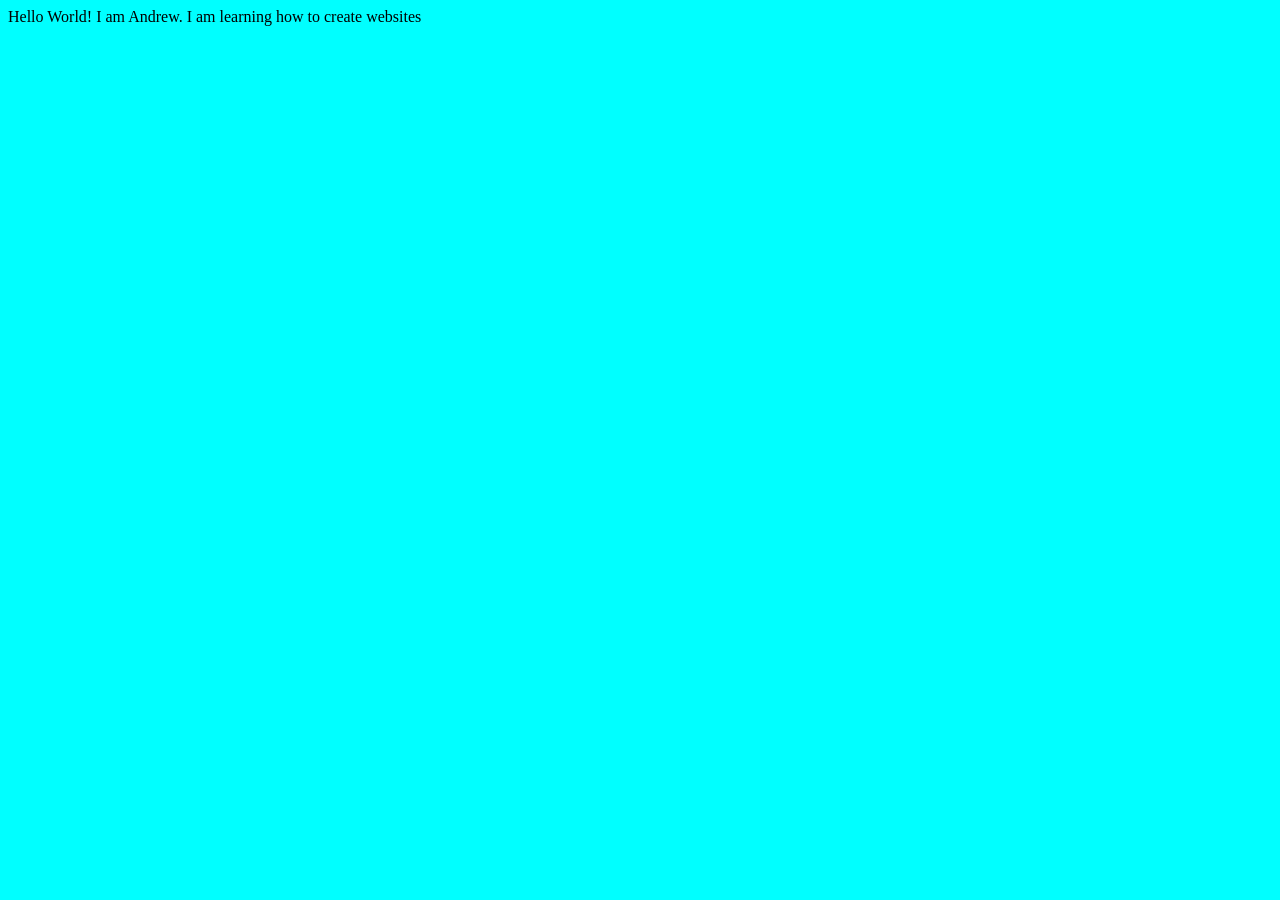
==== index.html @ 45484b92 "Add files via upload Add index.html file and styles.css file" ====
<!DOCTYPE html>
<html lang="en">
<head>
    <meta charset="UTF-8">
    <meta name="viewport" content="width=device-width, initial-scale=1.0">
    <title>Andrew's First Website</title>
    <link rel="stylesheet" href="styles.css">
</head>
<body>
Hello World! I am Andrew. I am learning how to create websites
</body>
</html>
---- styles.css ----
body {
    background-color: aqua;
}
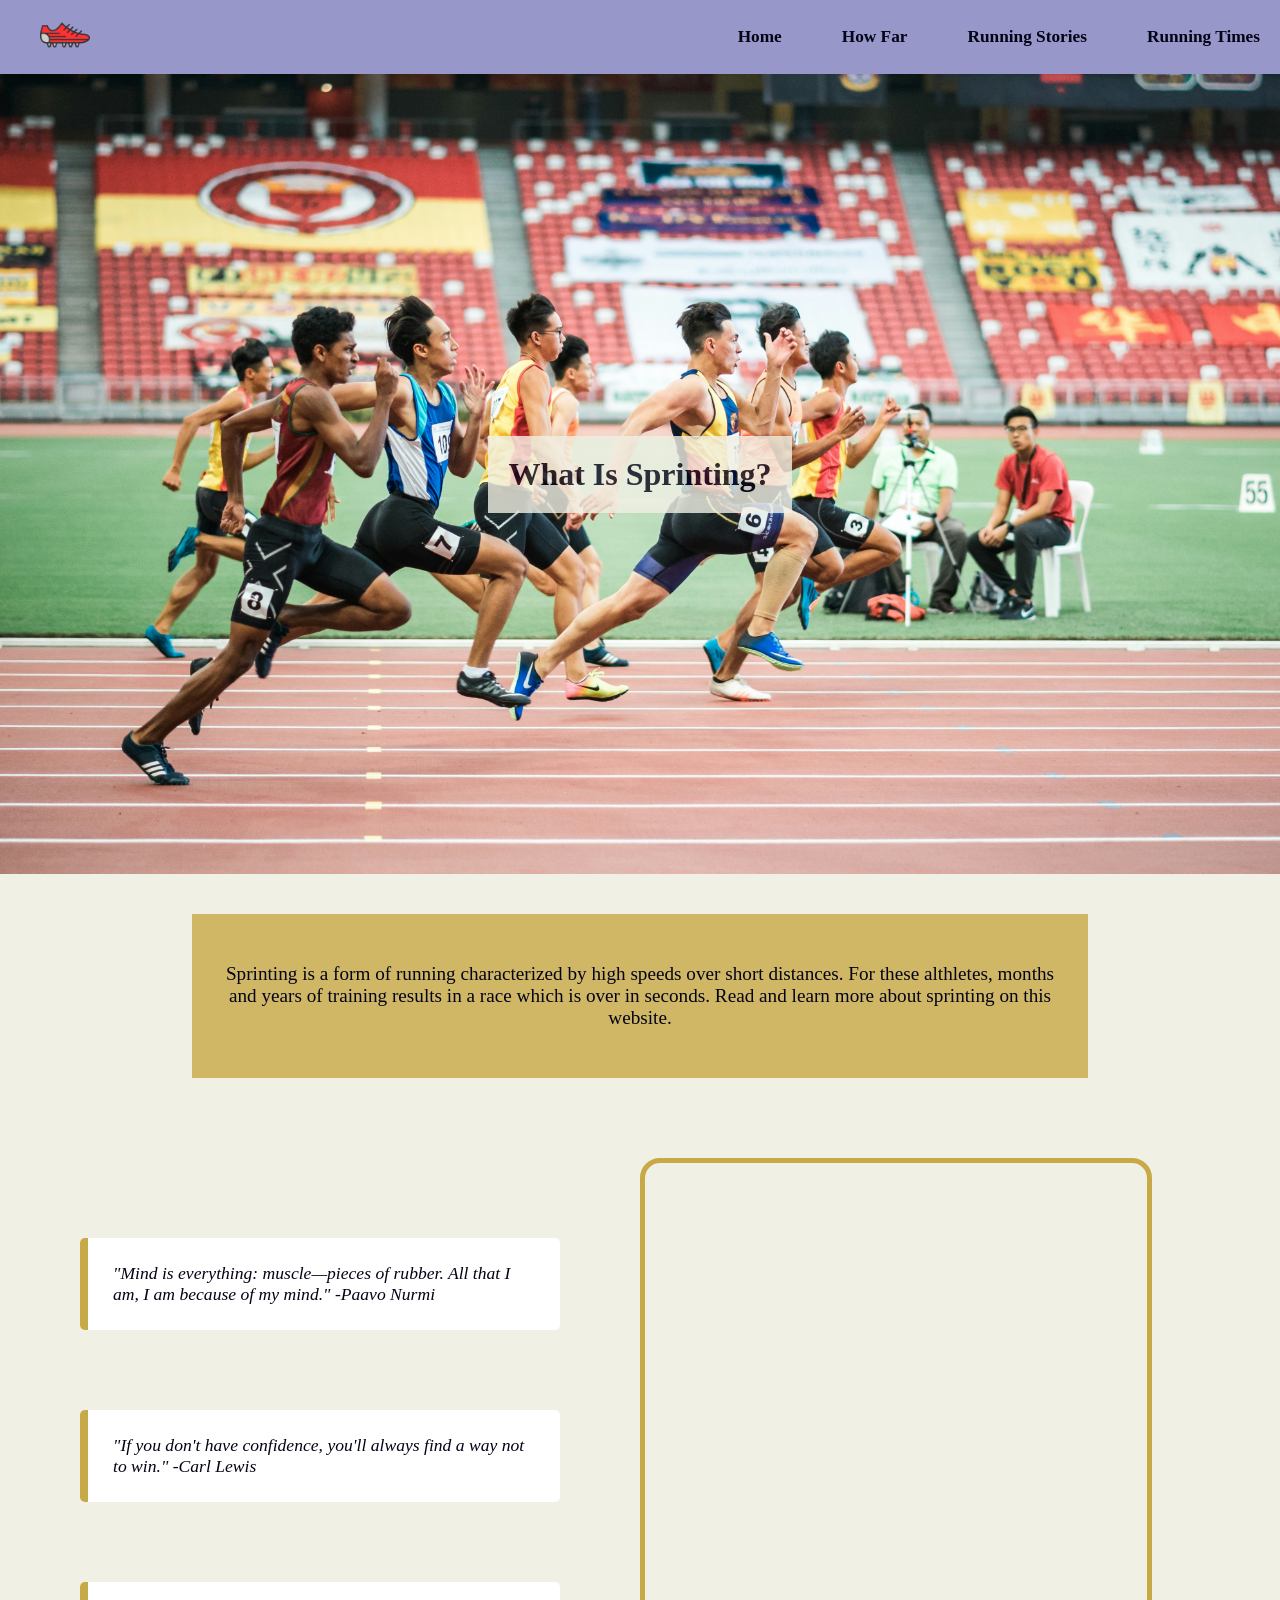
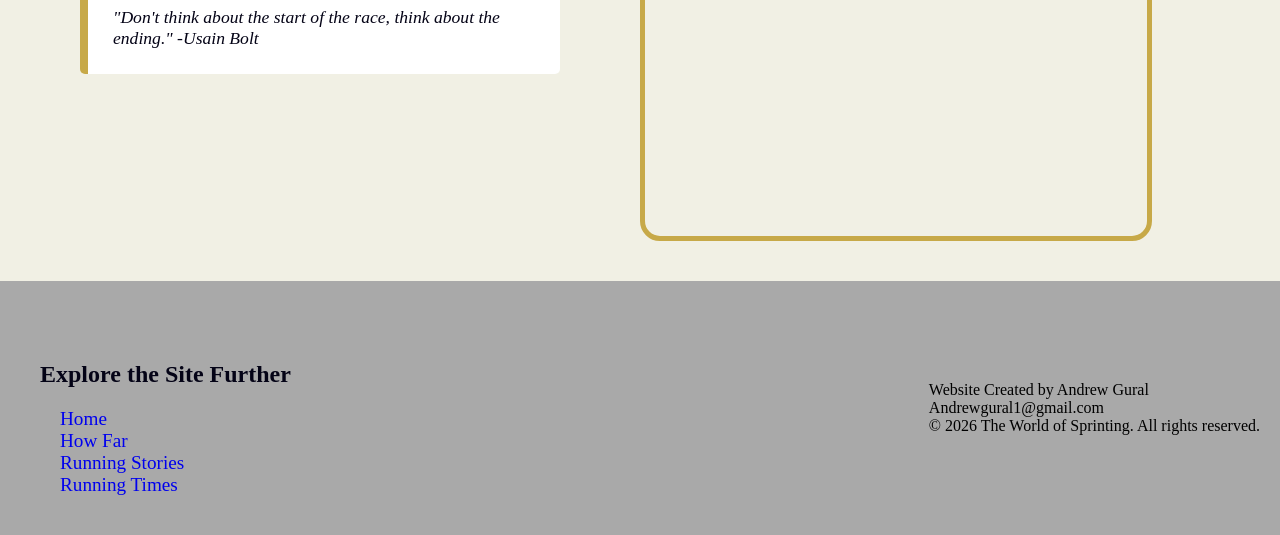
==== commit 249fc6e3: "Add files via upload This is the homepage (html and css) of my website on the sport of sprinting, wi" ====
--- a/index.html
+++ b/index.html
@@ -3,10 +3,64 @@
 <head>
     <meta charset="UTF-8">
     <meta name="viewport" content="width=device-width, initial-scale=1.0">
-    <title>Andrew's First Website</title>
-    <link rel="stylesheet" href="styles.css">
+    <title>The World of Sprinting</title>
+    <link href="run.css" rel="stylesheet">
+    <meta name="viewport" content="width=device-width, initial-scale=1.0">
+    <link rel="icon" type="image/x-icon" href="logo.png">
 </head>
 <body>
-Hello World! I am Andrew. I am learning how to create websites
+    <div id="wrapper">
+        <nav>
+            <a href="index.html" class="logo">
+            <img src="logo.png" alt="Sprinting Logo">
+            </a>
+        <ul>
+            <li><a href="index.html">Home</a></li>
+            <li><a href="far.html">How Far</a></li>
+            <li><a href="stories.html">Running Stories</a></li>
+            <li><a href="times.html">Running Times</a></li>
+        </ul>
+        </nav>
+        <div class="hero" id="homehero"><h1>What Is Sprinting?</h1></div>
+        <div class="divider">
+                <p>
+                    Sprinting is a form of running characterized by high speeds over short distances. 
+                    For these althletes, months and years of training results in a race which is over in seconds.
+                    Read and learn more about sprinting on this website.
+                </p>
+        </div>
+        <main>
+            <section>
+                <div class="quotes">
+                    "Mind is everything: muscle—pieces of rubber. 
+                    All that I am, I am because of my mind." -Paavo Nurmi
+                </div>
+                <div class="quotes">
+                    "If you don't have confidence, you'll always find a way not to win." -Carl Lewis
+                </div>
+                <div class="quotes">
+                    "Don't think about the start of the race, think about the ending." -Usain Bolt
+                </div>
+            </section>
+        </main>
+            <div id="sideimage"></div> 
+
+        <footer>
+            <div class="footlink">
+                <h2>Explore the Site Further</h2>
+                <ul>
+                    <li><a href="index.html">Home</a></li>
+                    <li><a href="far.html">How Far</a></li>
+                    <li><a href="stories.html">Running Stories</a></li>
+                    <li><a href="times.html">Running Times</a></li>
+                </ul>
+            </div>
+            <div>
+                <p>Website Created by Andrew Gural<br>
+                    Andrewgural1@gmail.com<br>
+                    &copy; 2026 The World of Sprinting. All rights reserved.</p>
+            </div>
+        </footer>
+    </div>
 </body>
 </html>
--- a/run.css
+++ b/run.css
@@ -0,0 +1,192 @@
+*{
+    box-sizing: border-box;
+}
+body{
+    margin: 0;
+    padding: 0;
+    font-family: 'Inter', 'Times New Roman', serif;
+}
+nav{
+    background-color: #9797c9;
+    color: #040316;
+    padding: 0;
+    display: flex;
+    font-weight: bold;
+    align-items: center;
+    justify-content: space-between;
+    font-size: 90%;
+    margin-bottom: 0px;
+    padding: 10px 20px;
+    position: sticky;
+    top: 0;
+    z-index: 99999;
+}
+
+nav a{
+    text-decoration: none;
+}
+nav a:link {color: #040316;}
+nav a:visited {color: #297a47;}
+nav a:hover {color: #040316;}
+nav ul{
+    list-style-type: none;
+    margin: 0;
+    padding: 0;
+    display: flex;
+    gap: 15px;
+    font-size: 1.2em;
+}
+h1{
+    background-color: #f1f0e4;
+    color: #040316;
+    opacity: 0.8;
+    font-family: 'Inter', 'Times New Roman', serif;
+    font-size: 200%;
+    text-align: center;
+    font-weight: bold;
+    background-color: #f1f0e4;
+    margin: 0;
+    padding: 20px
+}
+footer{
+    background-color: #A9A9A9;
+    margin-top: 40px;
+}
+.footlink h2{
+    color: #040316;
+    font-family: 'Inter', 'Times New Roman', serif;
+    font-size: 150%;
+    text-align: left;
+    margin-left: 20px;
+}
+.footlink{
+    background-color: #A9A9A9;
+    margin-top: 40px;
+}
+.footer a:link {color: #040316;}
+.footlink a:visited {color: #297a47;}
+.footlink a:hover {color: #040316;}
+.footlink ul{
+    list-style-type: none;
+    margin-left: 40px;
+    padding: 0;
+    justify-content: center;
+    gap: 40px;
+    font-size: 1.2em;
+}
+.footlink a{
+    text-decoration: none;
+}
+.divider{
+    background-color: #c7a948CC;
+    color: #040316;
+    width: 70%;
+    margin: 40px auto;
+    padding: 30px;
+    font-family: 'Inter', 'Times New Roman', serif;
+    font-size: 120%;
+    text-align: center;
+    margin-bottom: 80px;
+}
+.quotes {
+    background-color: #ffffff;   
+    color: #040316;
+    padding: 25px;
+    margin-bottom: 80px;        
+    border-left: 8px solid #c7a948; 
+    border-radius: 5px;
+    font-style: italic;
+    font-size: 110%;
+}
+.logo{
+    margin-left: 10px;
+}
+.logo img{
+    height: 35px;
+    width: auto;
+    object-fit: contain;
+}
+
+#wrapper{
+    background-color: #f1f0e4;
+}
+#homehero{
+    height: 800px;
+    background-image: url("homehero.jpg");
+    background-size: cover;
+    background-repeat: no-repeat;
+    display: flex;
+    justify-content: center;
+    align-items: center;
+}
+#sideimage{
+    aspect-ratio: 3 / 4;
+    width: 80%;
+    background-image: url("sideimage.jpg");
+    background-repeat: no-repeat;
+    background-size: cover;
+    background-position: center;
+    border: 5px solid #c7a948;
+    border-radius: 20px;
+}
+@media (min-width: 600px) {
+
+}
+@media (min-width: 1024px){
+    nav ul{
+        gap: 60px
+    }
+    footer{
+        display: flex;
+        justify-content: space-between;
+        align-items: center;
+        padding: 20px;
+    }
+    .logo{
+    margin-left: 20px;
+    }
+    .logo img{
+        height: 50px;
+    }
+    nav ul{
+        gap: 60px;
+    }
+    nav{
+            grid-area: nav;
+    }
+    main{ 
+            grid-area: main;
+            display: flex;
+            font-family: column;
+            justify-content: center;
+            padding: 80px;
+    }
+    aside{
+            grid-area: aside;
+    }
+    footer{
+            grid-area: footer;
+    }
+    .footlink{
+            grid-area: footlink;
+    }
+    .hero{
+            grid-area: hero;
+    }   
+    .divider{
+            grid-area: divider;
+    }
+    #sideimage{
+            grid-area: sideimage;
+    }
+    #wrapper{
+            display: grid;
+            grid-template-columns: 2fr 2fr;
+            grid-template-areas:
+                "nav nav"
+                "hero hero"
+                "divider divider"
+                "main sideimage"
+                "footer footer";
+    }
+}
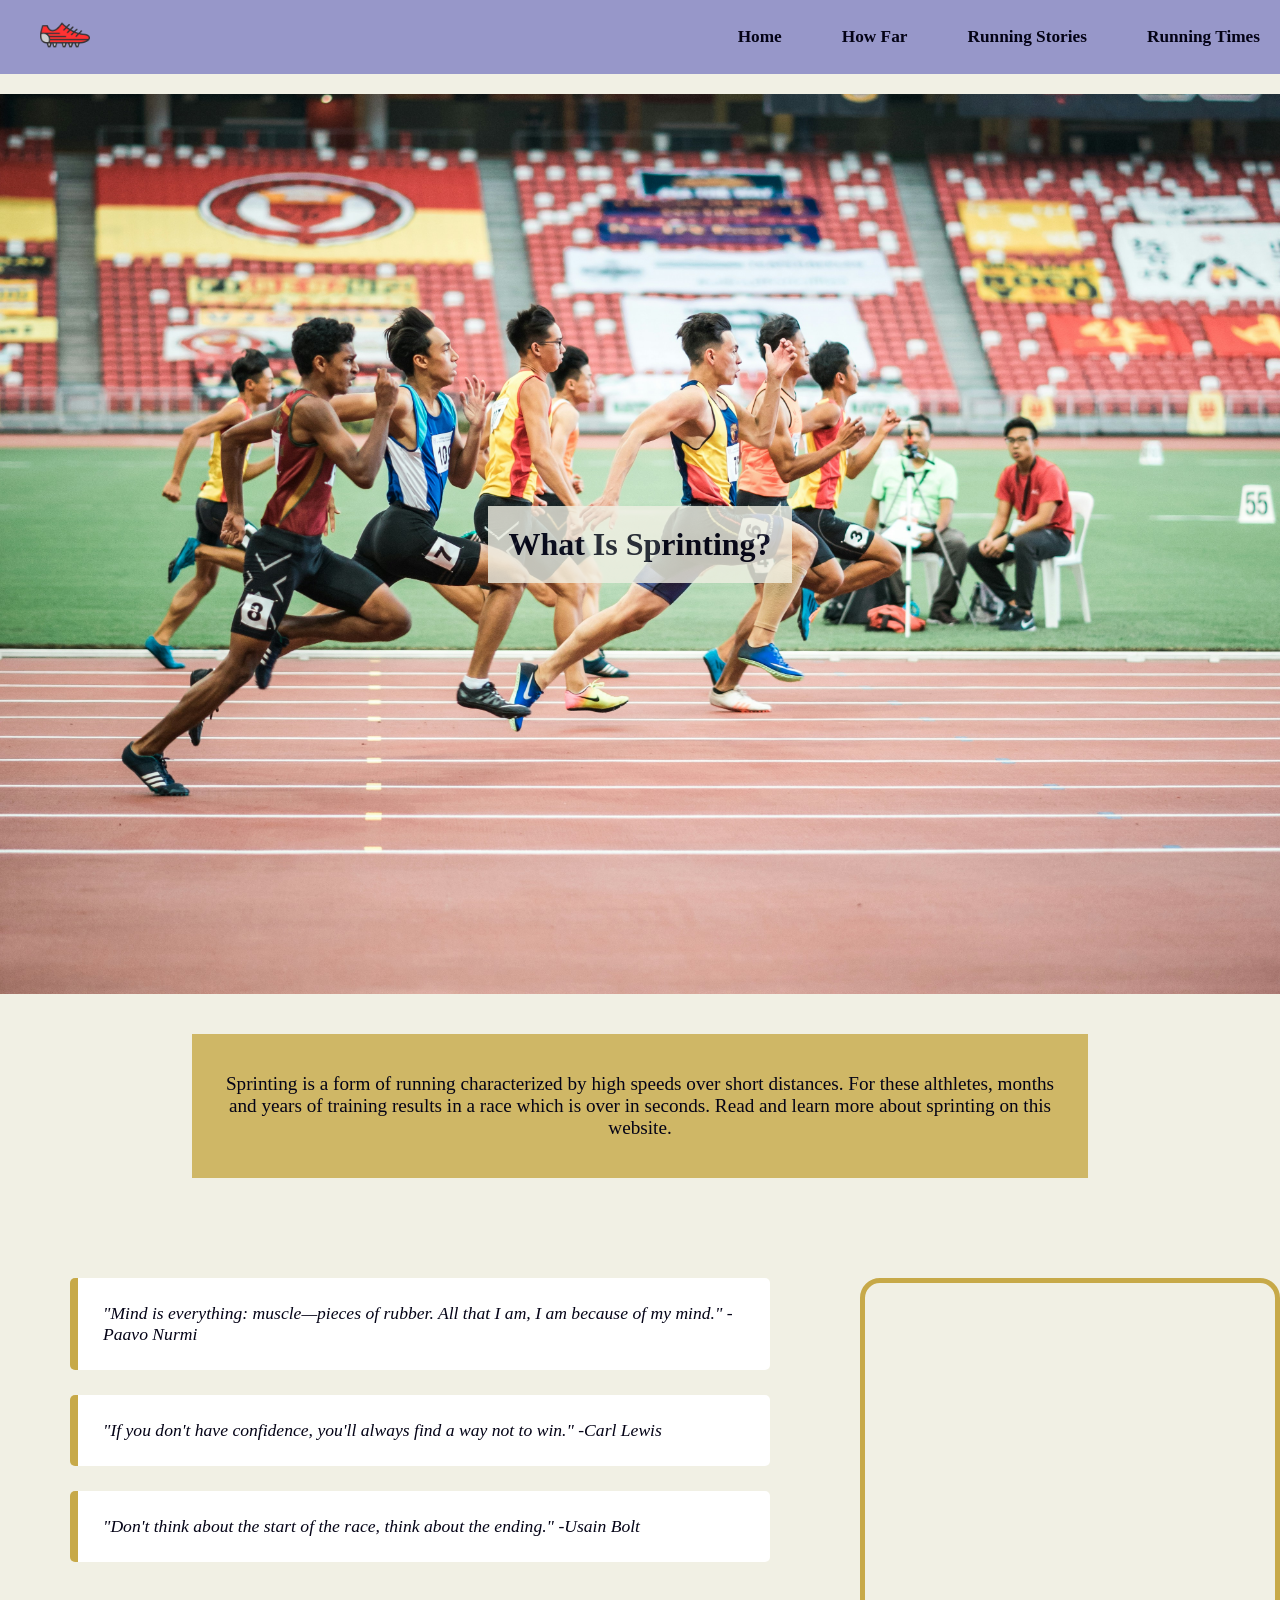
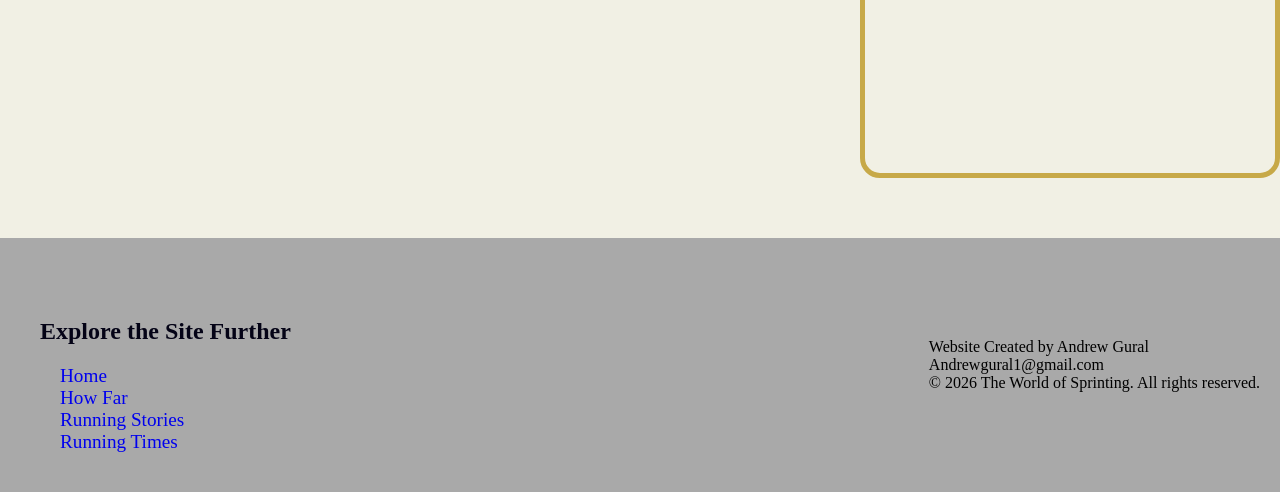
==== commit abf79b4f: "Add files via upload I added more pictures, more files, edited the CSS, and changed the design of my" ====
--- a/index.html
+++ b/index.html
@@ -5,11 +5,10 @@
     <meta name="viewport" content="width=device-width, initial-scale=1.0">
     <title>The World of Sprinting</title>
     <link href="run.css" rel="stylesheet">
-    <meta name="viewport" content="width=device-width, initial-scale=1.0">
     <link rel="icon" type="image/x-icon" href="logo.png">
 </head>
 <body>
-    <div id="wrapper">
+    <div id="wrapper" class="homepage">
         <nav>
             <a href="index.html" class="logo">
             <img src="logo.png" alt="Sprinting Logo">
--- a/run.css
+++ b/run.css
@@ -77,12 +77,18 @@
 .footlink a{
     text-decoration: none;
 }
+p a:link {color: #297a47;}
+p a:visited {color: #297a47;}
+p a:hover {color: #c7a948;}
+p a{
+    text-decoration: none;
+}
 .divider{
     background-color: #c7a948CC;
     color: #040316;
     width: 70%;
-    margin: 40px auto;
-    padding: 30px;
+    margin: 20px auto;
+    padding: 20px;
     font-family: 'Inter', 'Times New Roman', serif;
     font-size: 120%;
     text-align: center;
@@ -92,7 +98,7 @@
     background-color: #ffffff;   
     color: #040316;
     padding: 25px;
-    margin-bottom: 80px;        
+    margin-bottom: 25px;        
     border-left: 8px solid #c7a948; 
     border-radius: 5px;
     font-style: italic;
@@ -106,18 +112,42 @@
     width: auto;
     object-fit: contain;
 }
-
+.distanceimages {
+    display: grid;
+    grid-template-columns: 1fr;
+    gap: 20px;
+    max-width: 1200px;
+    margin: 40px auto;
+    padding: 0 20px;
+}
+.distanceimages img {
+    height: 180px;
+    object-fit: cover;
+    border: 3px solid #c7a948;
+}
+.distanceimages div {
+    text-align: center;
+}
+.stories {
+    max-width: 800px;
+    margin: 0 auto;
+    padding: 20px;
+}
 #wrapper{
     background-color: #f1f0e4;
+    min-height: 100vh;
 }
 #homehero{
-    height: 800px;
-    background-image: url("homehero.jpg");
-    background-size: cover;
-    background-repeat: no-repeat;
+    height: 100vh;
+    min-height: 500px;
+    position: relative;
     display: flex;
     justify-content: center;
     align-items: center;
+    background-image: url("homehero.jpg");
+    background-size: cover;
+    background-position: center;
+    background-repeat: no-repeat;
 }
 #sideimage{
     aspect-ratio: 3 / 4;
@@ -129,10 +159,24 @@
     border: 5px solid #c7a948;
     border-radius: 20px;
 }
+#homehero video {
+    position: absolute;
+    inset: 0;
+    width: 100%;
+    height: 100%;
+    object-fit: cover;
+    z-index: 0;
+}
 @media (min-width: 600px) {
+    .distanceimages {
+        grid-template-columns: repeat(2, 1fr);
+    }
+}
 
-}
 @media (min-width: 1024px){
+    .distanceimages {
+        grid-template-columns: repeat(3, 1fr);
+    }
     nav ul{
         gap: 60px
     }
@@ -141,6 +185,7 @@
         justify-content: space-between;
         align-items: center;
         padding: 20px;
+        margin-top: 40px;
     }
     .logo{
     margin-left: 20px;
@@ -154,12 +199,14 @@
     nav{
             grid-area: nav;
     }
-    main{ 
-            grid-area: main;
-            display: flex;
-            font-family: column;
-            justify-content: center;
-            padding: 80px;
+    main {
+        grid-area: main;
+        display: flex;
+        flex-direction: column;
+        justify-content: flex-start;
+        align-items: center;
+        max-width: 700px;
+        margin: 0 auto;
     }
     aside{
             grid-area: aside;
@@ -177,16 +224,25 @@
             grid-area: divider;
     }
     #sideimage{
-            grid-area: sideimage;
-    }
-    #wrapper{
-            display: grid;
-            grid-template-columns: 2fr 2fr;
-            grid-template-areas:
-                "nav nav"
-                "hero hero"
-                "divider divider"
-                "main sideimage"
-                "footer footer";
+        grid-area: sideimage;
+        height: 500px;
+        width: 100%;
+        border: 5px solid #c7a948;
+        border-radius: 20px;
+        background-size: cover;
+        background-repeat: no-repeat;
+        background-position: center;
+    }
+    #wrapper.homepage{
+        align-items: start;
+        display: grid;
+        grid-template-columns: 2fr 1fr;
+        grid-template-areas:
+            "nav nav"
+            "hero hero"
+            "divider divider"
+            "main sideimage"
+            "footer footer";
+        gap: 20px;
     }
 }
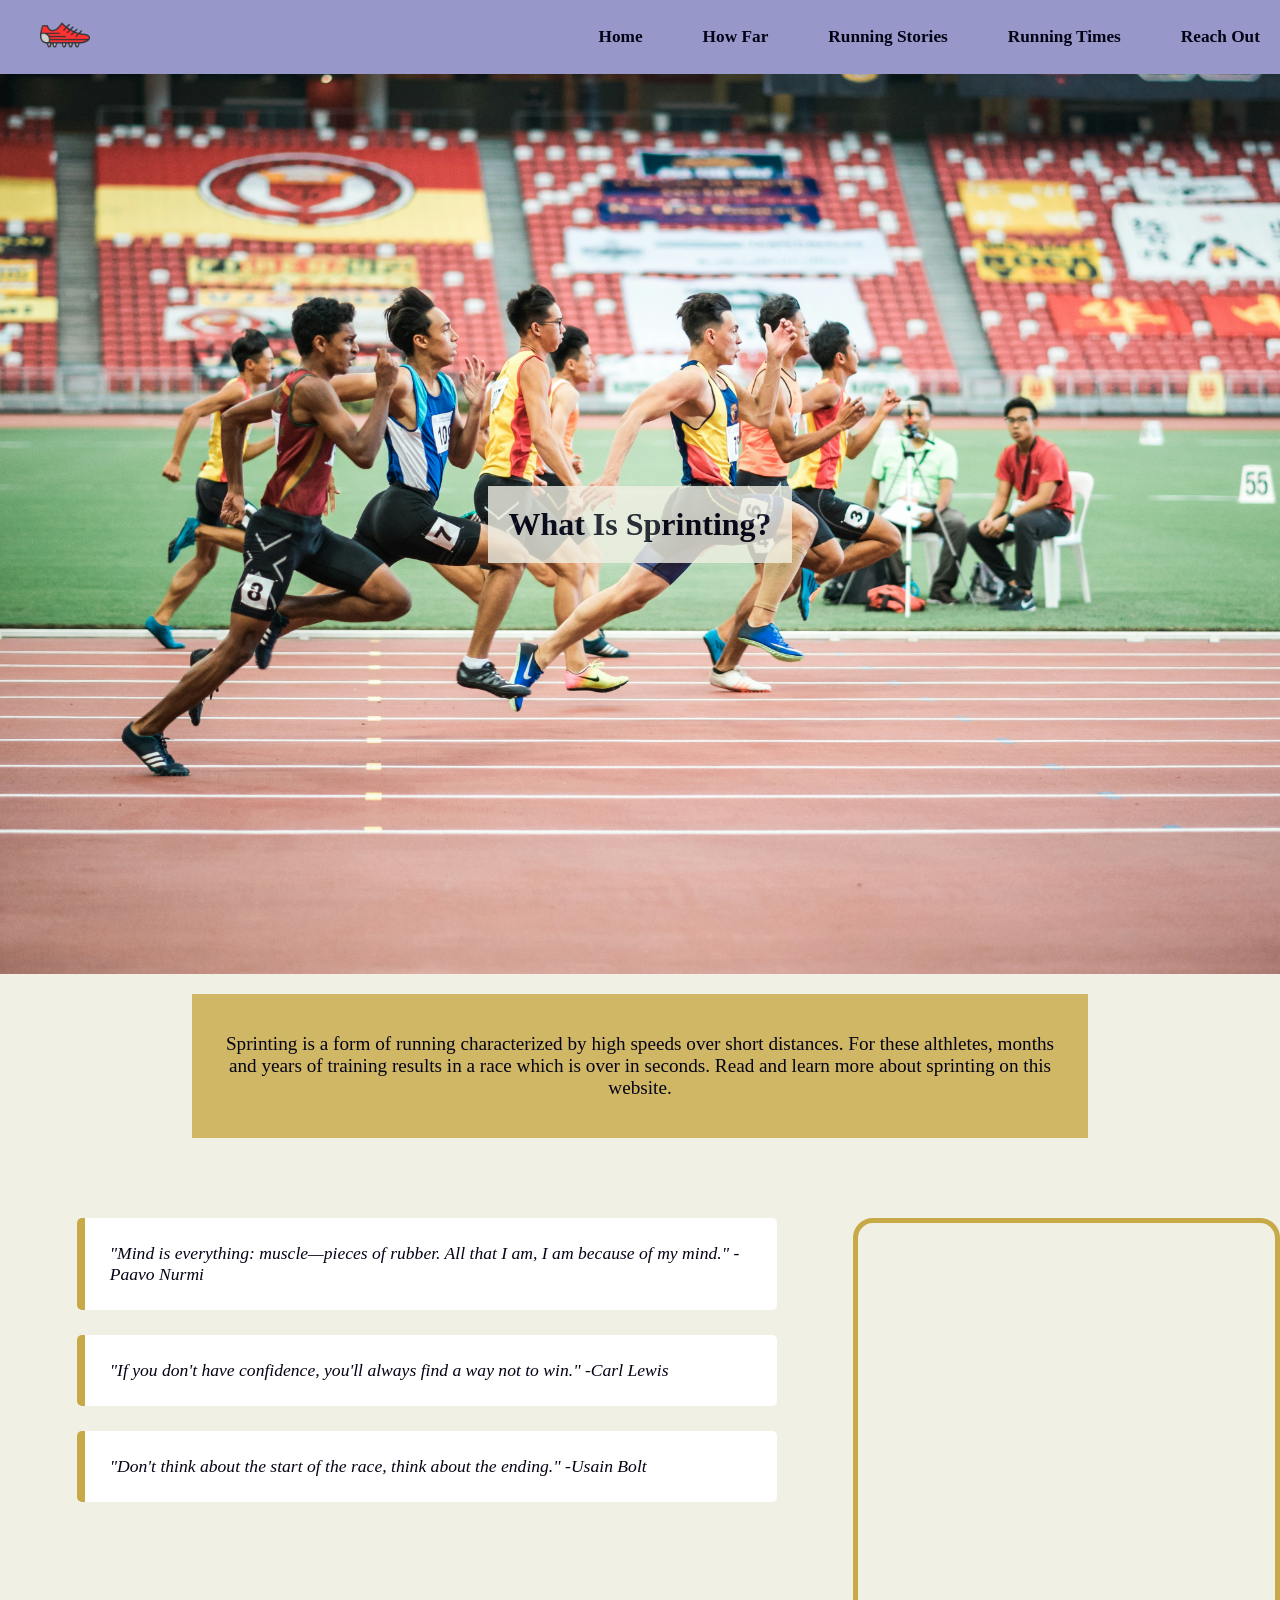
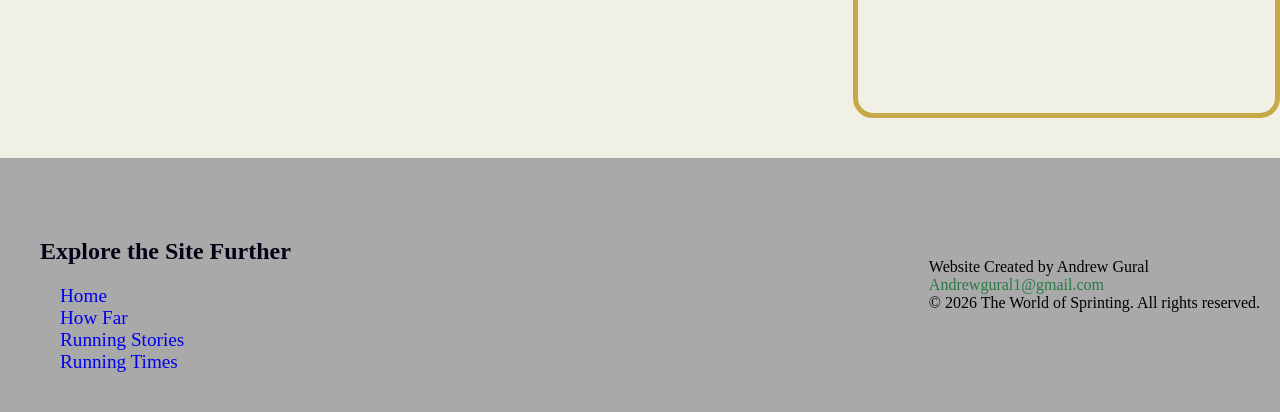
==== commit 4bbaf177: "Add files via upload Last update for the running website" ====
--- a/index.html
+++ b/index.html
@@ -6,6 +6,7 @@
     <title>The World of Sprinting</title>
     <link href="run.css" rel="stylesheet">
     <link rel="icon" type="image/x-icon" href="logo.png">
+    <description content="A website about sprinting, including information on sprinting distances, times, and stories.">
 </head>
 <body>
     <div id="wrapper" class="homepage">
@@ -18,6 +19,7 @@
             <li><a href="far.html">How Far</a></li>
             <li><a href="stories.html">Running Stories</a></li>
             <li><a href="times.html">Running Times</a></li>
+            <li><a href="comment.html">Reach Out</a></li>
         </ul>
         </nav>
         <div class="hero" id="homehero"><h1>What Is Sprinting?</h1></div>
@@ -56,7 +58,7 @@
             </div>
             <div>
                 <p>Website Created by Andrew Gural<br>
-                    Andrewgural1@gmail.com<br>
+                <a href="mailto:Andrewgural1@gmail.com">Andrewgural1@gmail.com</a><br>
                     &copy; 2026 The World of Sprinting. All rights reserved.</p>
             </div>
         </footer>
--- a/run.css
+++ b/run.css
@@ -10,6 +10,7 @@
     background-color: #9797c9;
     color: #040316;
     padding: 0;
+    margin: 0;
     display: flex;
     font-weight: bold;
     align-items: center;
@@ -83,6 +84,65 @@
 p a{
     text-decoration: none;
 }
+table {
+    width: 100%;
+    border-collapse: collapse;
+    margin: 30px 0;
+    background-color: #ffffff;
+    border-radius: 10px;
+    overflow: hidden;
+    box-shadow: 0 4px 12px rgba(0,0,0,0.1);
+}
+
+caption {
+    font-size: 1.4em;
+    font-weight: bold;
+    padding: 10px;
+    color: #040316;
+}
+
+th {
+    background-color: #9797c9;
+    color: #040316;
+    padding: 12px;
+    text-align: left;
+}
+
+td {
+    padding: 10px 12px;
+}
+
+tr:nth-child(even) {
+    background-color: #f1f0e4;
+}
+td:first-child {
+    font-weight: bold;
+}
+tr:last-child {
+    font-weight: bold;
+    color: #297a47;
+}
+tr:hover {
+    background-color: #c7a948CC;
+    transition: 0.2s;
+}
+form label {
+    display: block;
+    margin-top: 15px;
+    font-weight: bold;
+}
+
+form input,
+form textarea,
+form select {
+    width: 100%;
+    padding: 10px;
+    margin-top: 5px;
+    border: 2px solid #297a47;
+    font-family: inherit;
+    font-size: 1em;
+    background-color: #fff;
+}
 .divider{
     background-color: #c7a948CC;
     color: #040316;
@@ -132,6 +192,10 @@
     max-width: 800px;
     margin: 0 auto;
     padding: 20px;
+}
+.form-wrapper {
+    display: flex;
+    align-items: flex-start;
 }
 #wrapper{
     background-color: #f1f0e4;
@@ -148,6 +212,8 @@
     background-size: cover;
     background-position: center;
     background-repeat: no-repeat;
+    margin: 0;
+    padding: 0;
 }
 #sideimage{
     aspect-ratio: 3 / 4;
@@ -243,6 +309,5 @@
             "divider divider"
             "main sideimage"
             "footer footer";
-        gap: 20px;
     }
 }
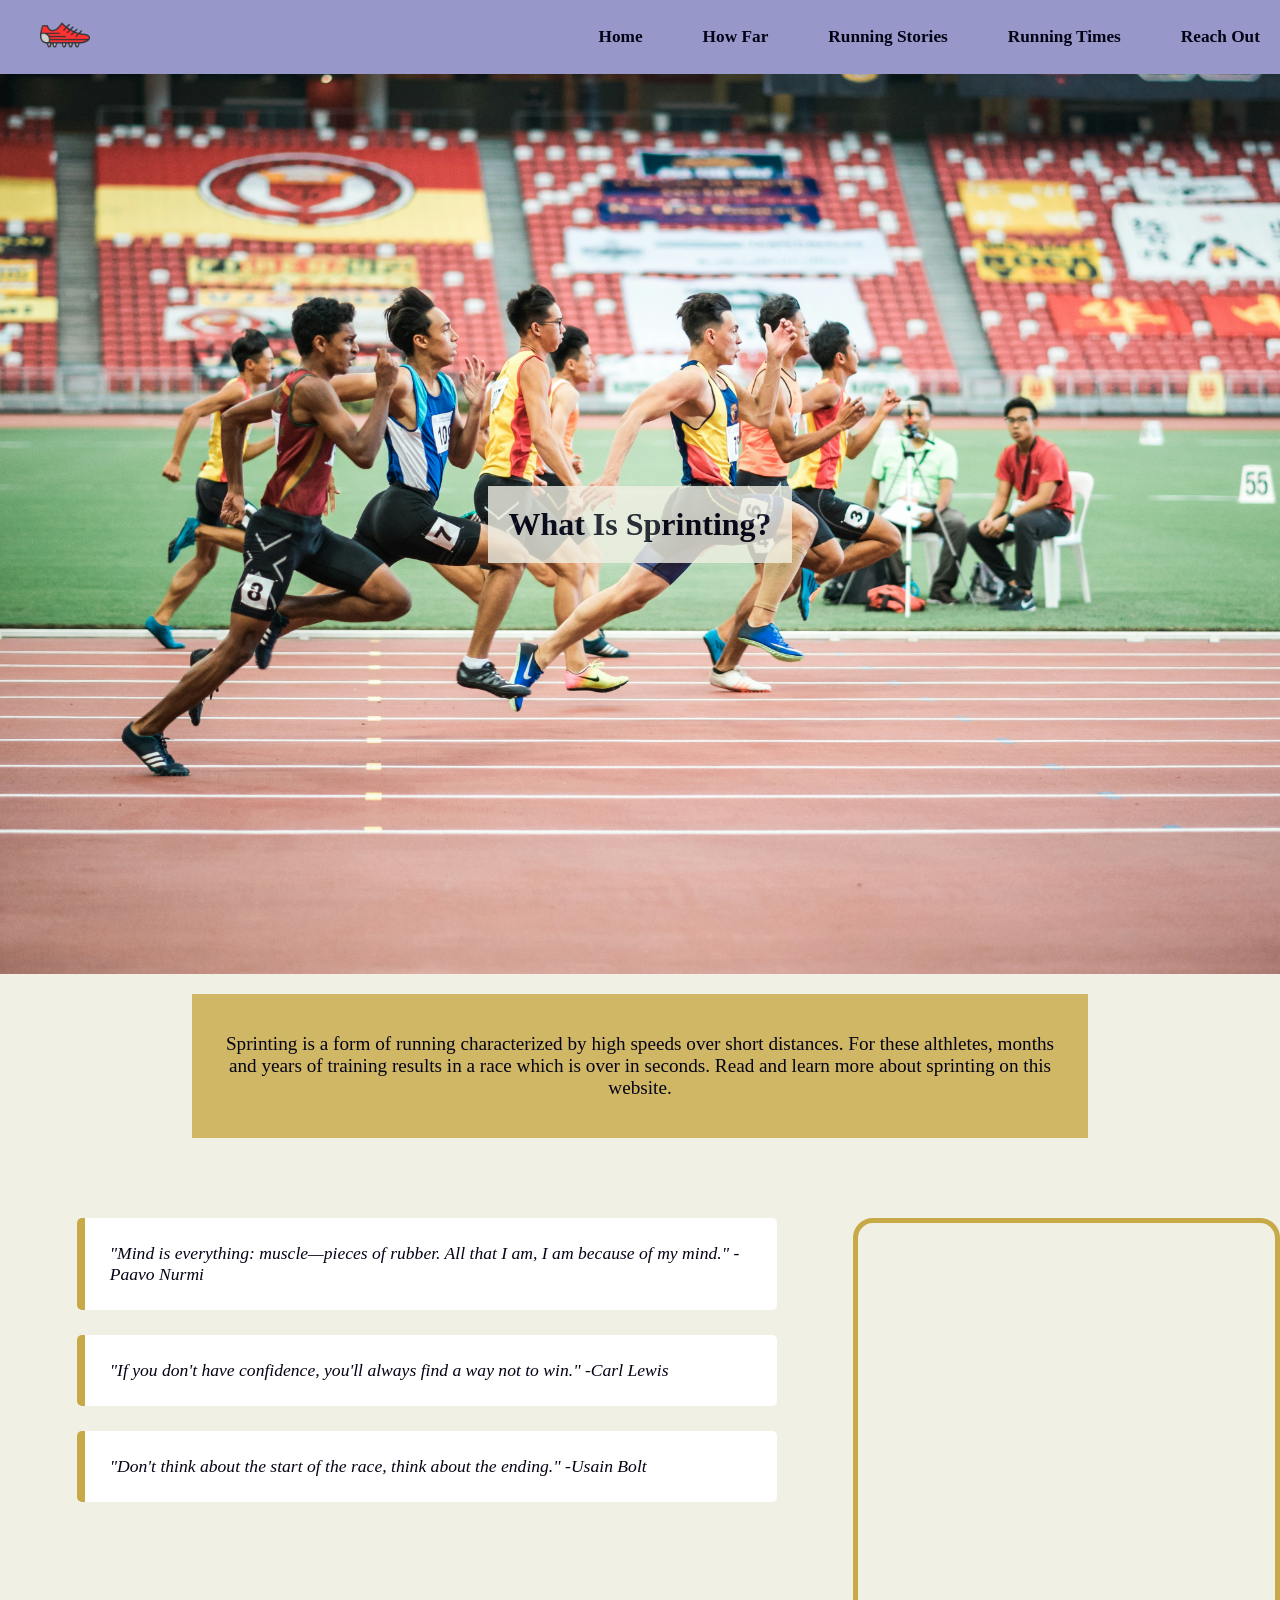
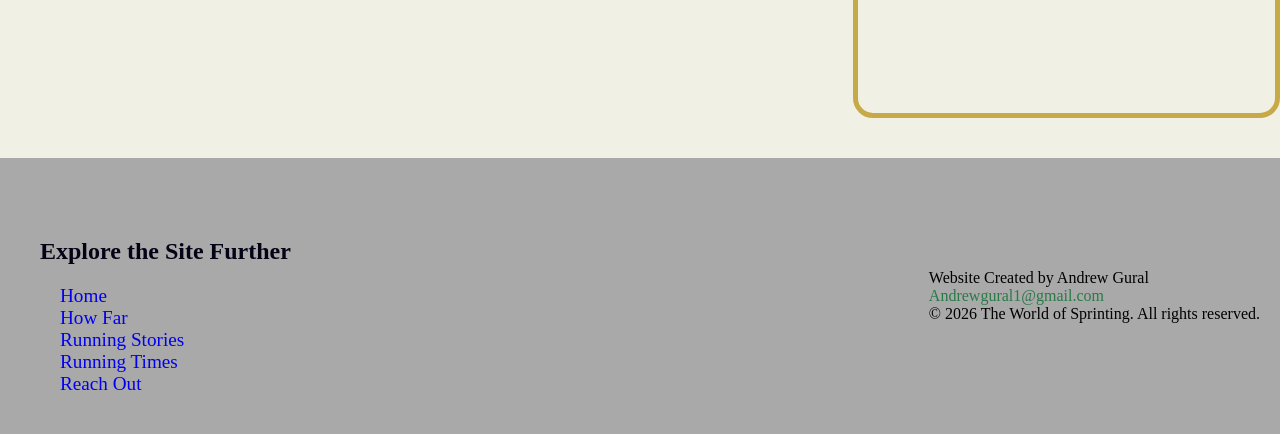
==== commit 3468b45d: "Add files via upload The actual last site update" ====
--- a/index.html
+++ b/index.html
@@ -54,6 +54,7 @@
                     <li><a href="far.html">How Far</a></li>
                     <li><a href="stories.html">Running Stories</a></li>
                     <li><a href="times.html">Running Times</a></li>
+                    <li><a href="comment.html">Reach Out</a></li>
                 </ul>
             </div>
             <div>
